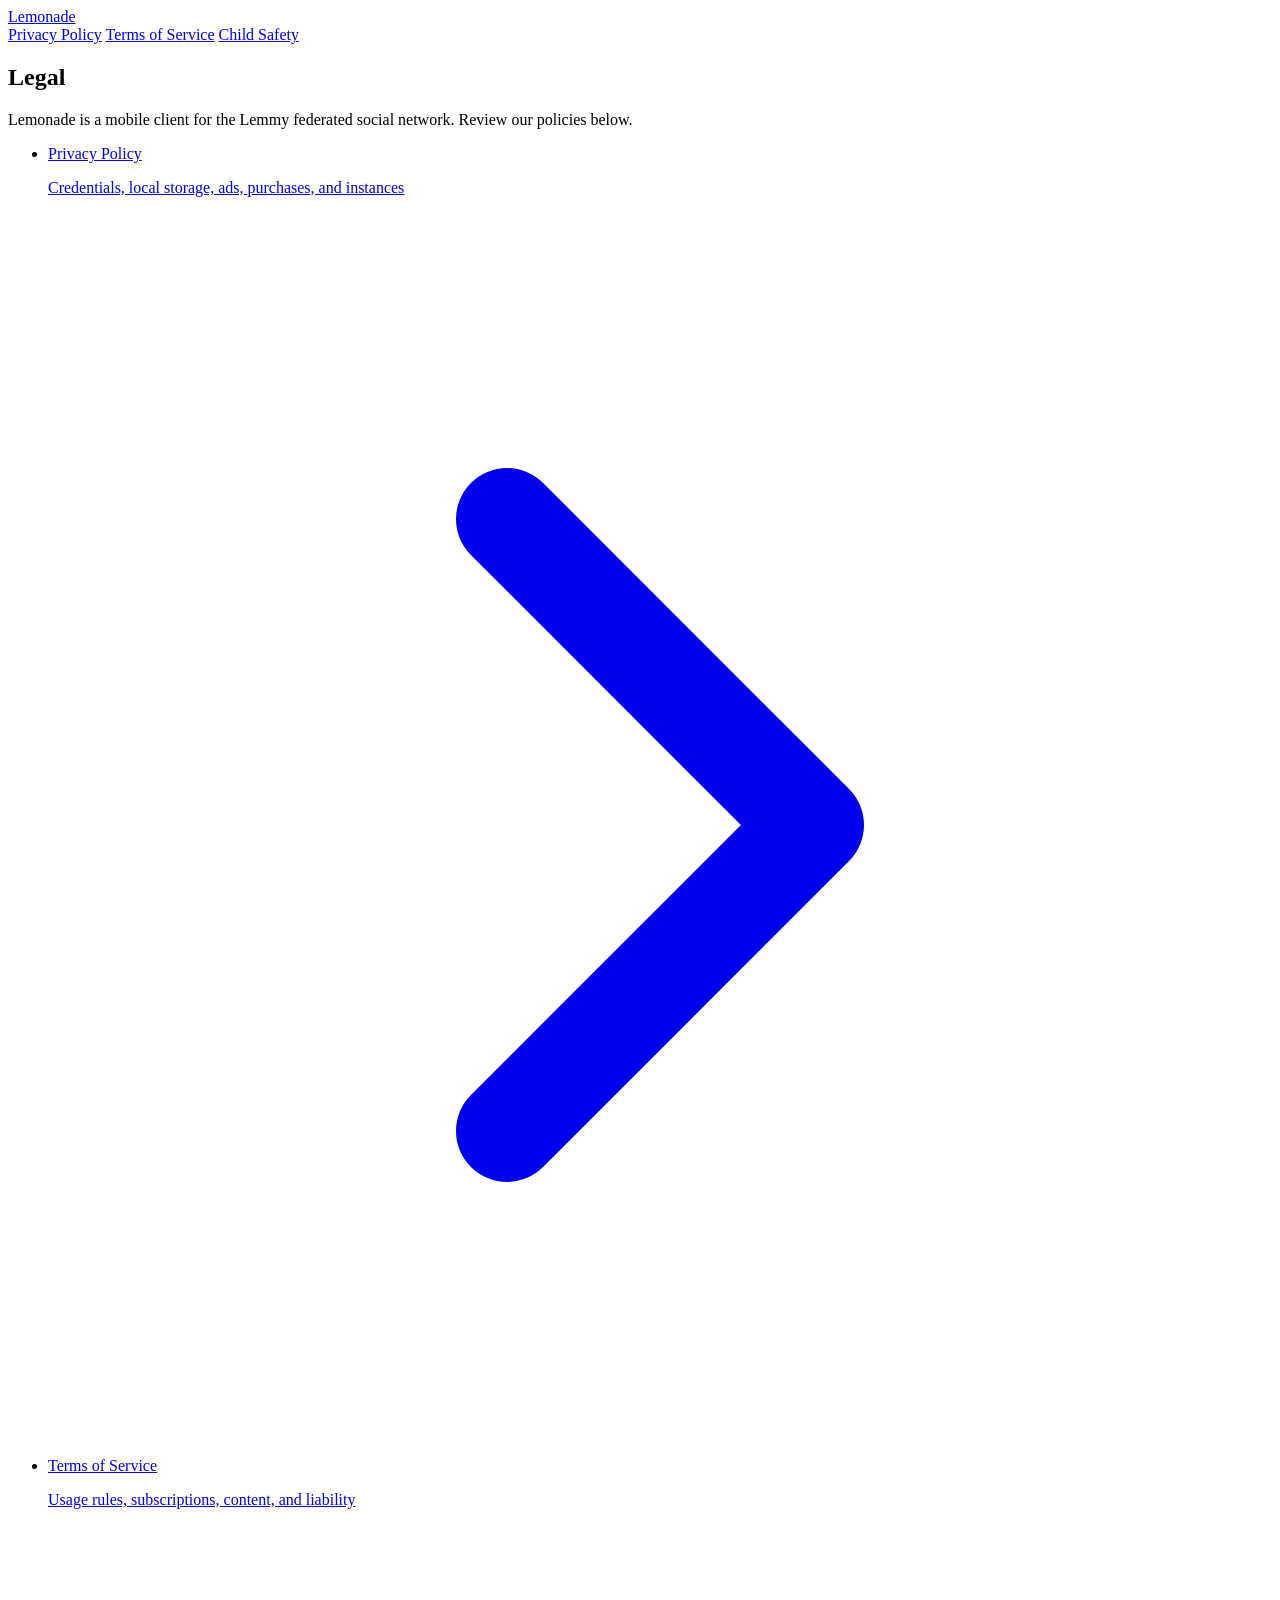
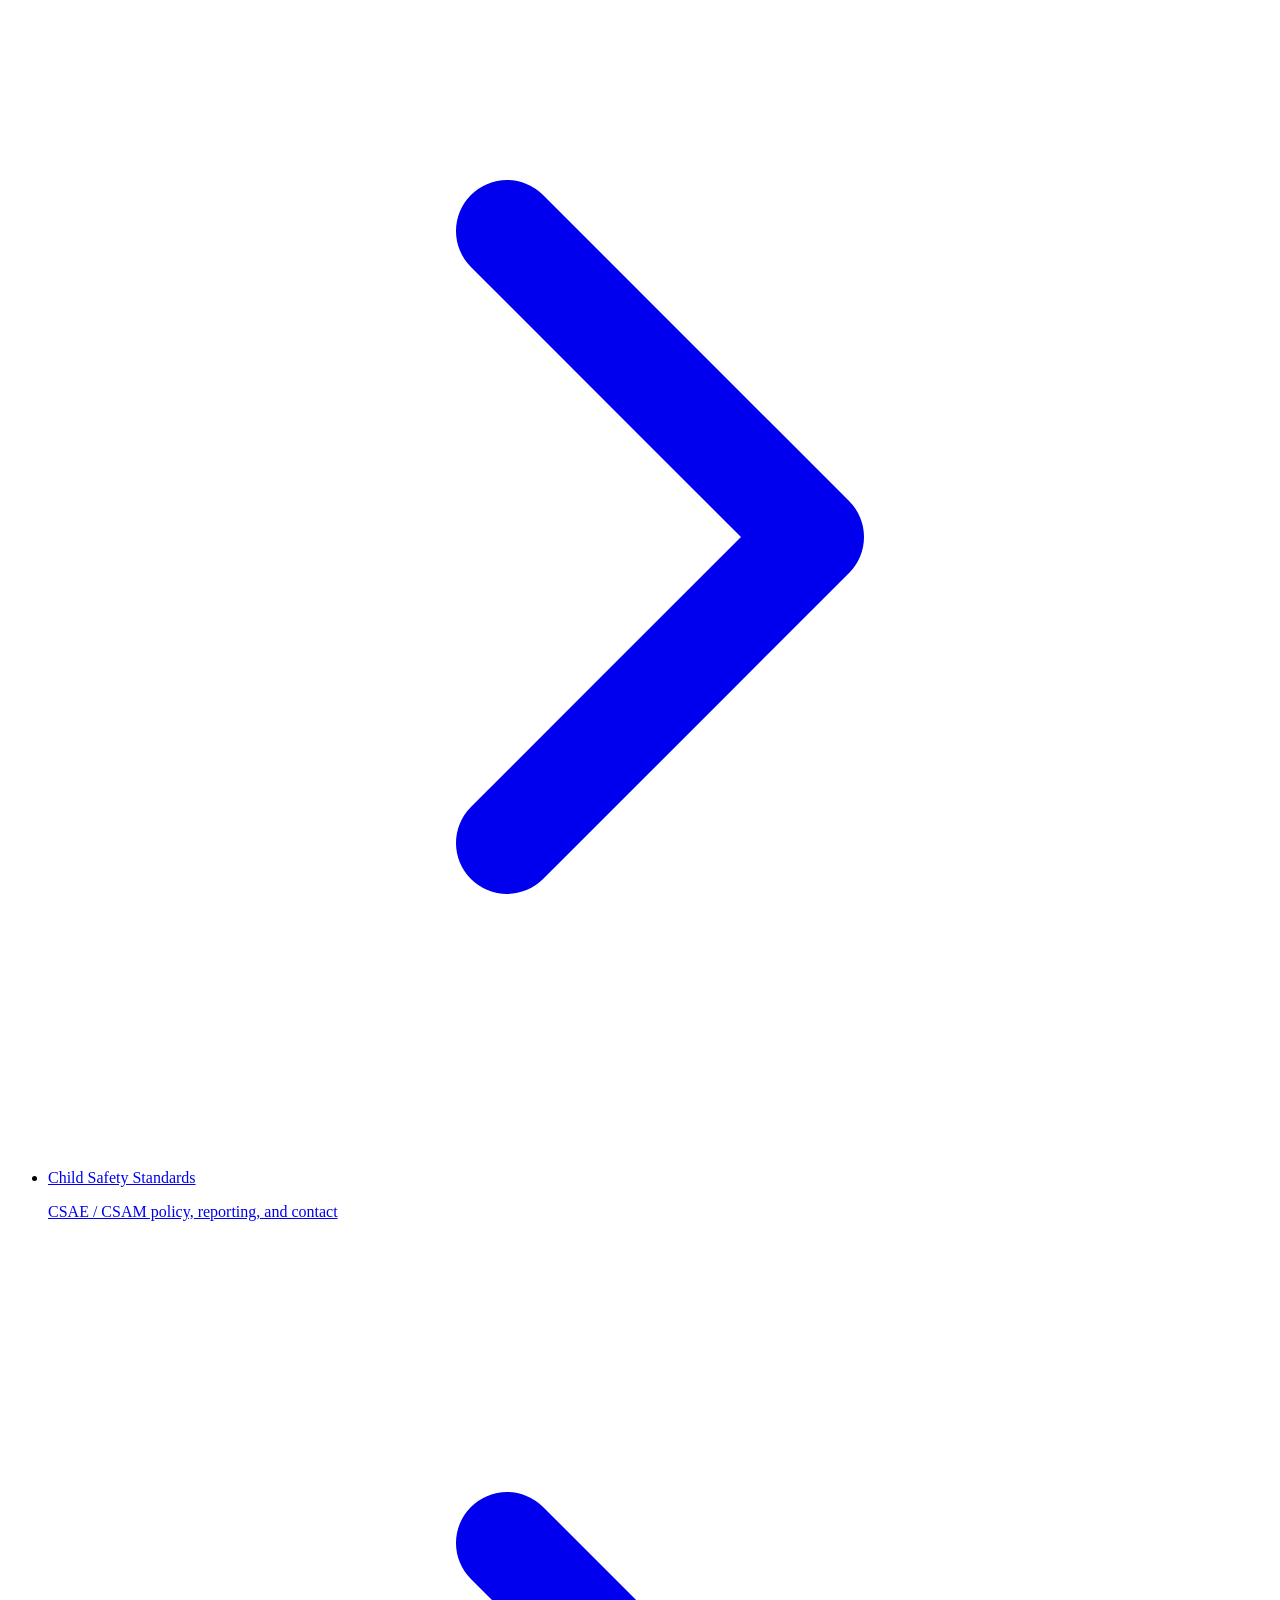
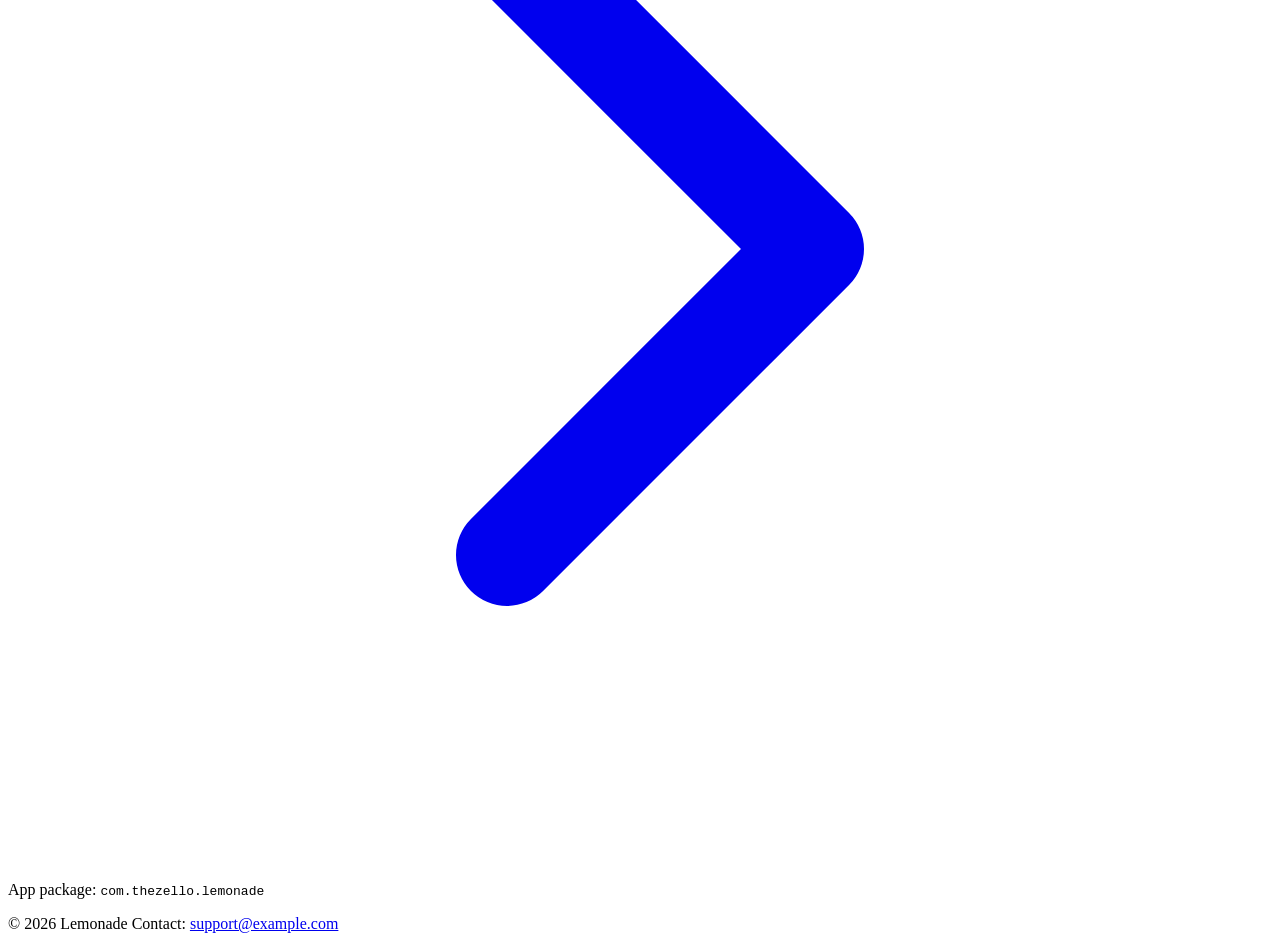
==== hosting/index.html @ 26971b5b "feat: initial release of Lemonade" ====
<!DOCTYPE html>
<html lang="en">
  <head>
    <meta charset="utf-8" />
    <meta name="viewport" content="width=device-width, initial-scale=1" />
    <title>Lemonade — Legal</title>
    <meta
      name="description"
      content="Privacy Policy and Terms of Service for Lemonade, a Lemmy client app."
    />
    <link rel="preconnect" href="https://fonts.googleapis.com" />
    <link rel="preconnect" href="https://fonts.gstatic.com" crossorigin />
    <link
      href="https://fonts.googleapis.com/css2?family=Noto+Sans:wght@400;500;600;700&display=swap"
      rel="stylesheet"
    />
    <link rel="stylesheet" href="/styles.css" />
  </head>
  <body class="page-home">
    <header class="site-header">
      <div class="site-header-inner">
        <a class="brand" href="/">Lemonade</a>
        <nav class="nav" aria-label="Legal">
          <a href="/privacy">Privacy Policy</a>
          <a href="/terms">Terms of Service</a>
          <a href="/child-safety">Child Safety</a>
        </nav>
      </div>
    </header>

    <main>
      <div class="wrap stack">
        <section class="card">
          <div class="card-header">
            <h1>Legal</h1>
            <p class="lead">
              Lemonade is a mobile client for the Lemmy federated social
              network. Review our policies below.
            </p>
          </div>
          <ul class="list">
            <li>
              <a class="list-row" href="/privacy">
                <div class="list-row-text">
                  <p class="list-row-title">Privacy Policy</p>
                  <p class="list-row-subtitle">
                    Credentials, local storage, ads, purchases, and instances
                  </p>
                </div>
                <svg
                  class="list-row-chevron"
                  viewBox="0 0 24 24"
                  fill="none"
                  aria-hidden="true"
                >
                  <path
                    d="M9 6l6 6-6 6"
                    stroke="currentColor"
                    stroke-width="2"
                    stroke-linecap="round"
                    stroke-linejoin="round"
                  />
                </svg>
              </a>
            </li>
            <li>
              <a class="list-row" href="/terms">
                <div class="list-row-text">
                  <p class="list-row-title">Terms of Service</p>
                  <p class="list-row-subtitle">
                    Usage rules, subscriptions, content, and liability
                  </p>
                </div>
                <svg
                  class="list-row-chevron"
                  viewBox="0 0 24 24"
                  fill="none"
                  aria-hidden="true"
                >
                  <path
                    d="M9 6l6 6-6 6"
                    stroke="currentColor"
                    stroke-width="2"
                    stroke-linecap="round"
                    stroke-linejoin="round"
                  />
                </svg>
              </a>
            </li>
            <li>
              <a class="list-row" href="/child-safety">
                <div class="list-row-text">
                  <p class="list-row-title">Child Safety Standards</p>
                  <p class="list-row-subtitle">
                    CSAE / CSAM policy, reporting, and contact
                  </p>
                </div>
                <svg
                  class="list-row-chevron"
                  viewBox="0 0 24 24"
                  fill="none"
                  aria-hidden="true"
                >
                  <path
                    d="M9 6l6 6-6 6"
                    stroke="currentColor"
                    stroke-width="2"
                    stroke-linecap="round"
                    stroke-linejoin="round"
                  />
                </svg>
              </a>
            </li>
          </ul>
        </section>

        <p class="home-meta">
          App package: <code>com.thezello.lemonade</code>
        </p>
      </div>
    </main>

    <footer class="site-footer">
      <div class="site-footer-inner">
        <span>© <span id="y"></span> Lemonade</span>
        <span>
          Contact:
          <a href="mailto:support@example.com">support@example.com</a>
        </span>
      </div>
    </footer>
    <script>
      document.getElementById("y").textContent = new Date().getFullYear();
    </script>
  </body>
</html>
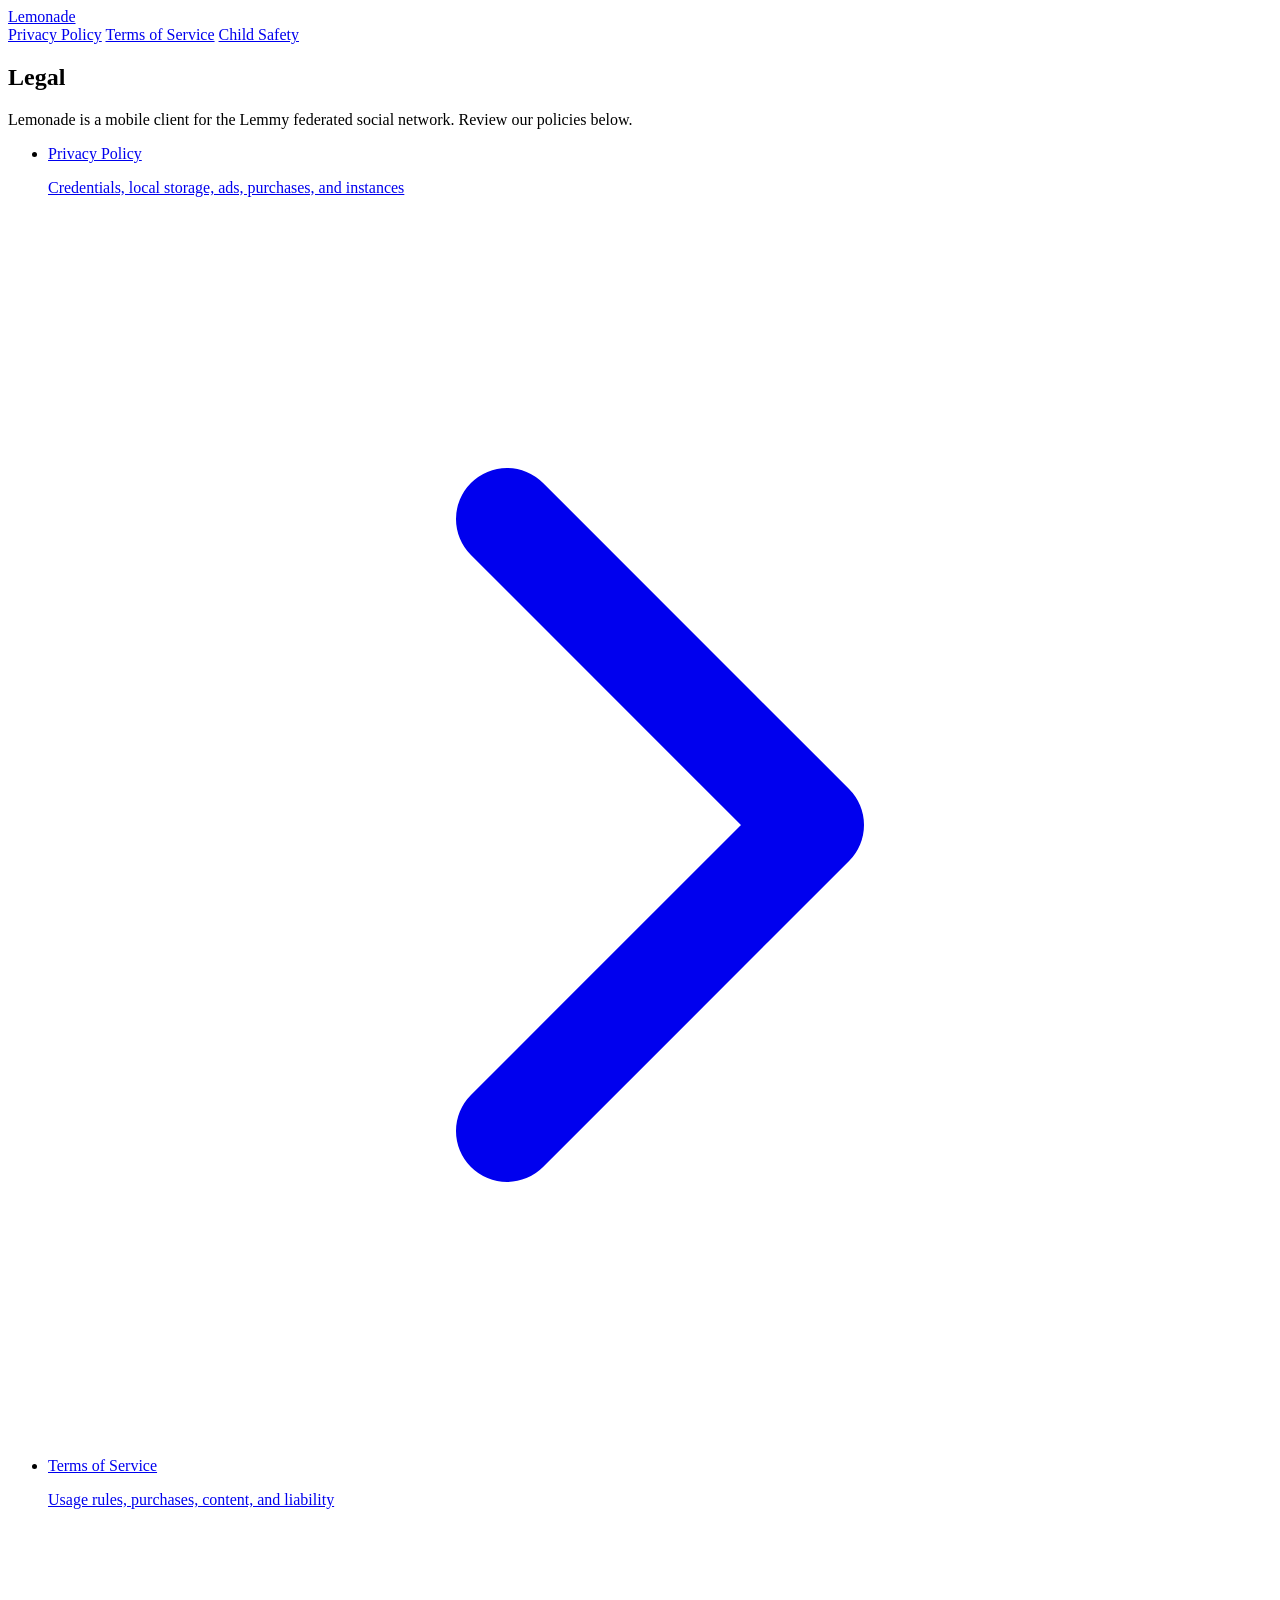
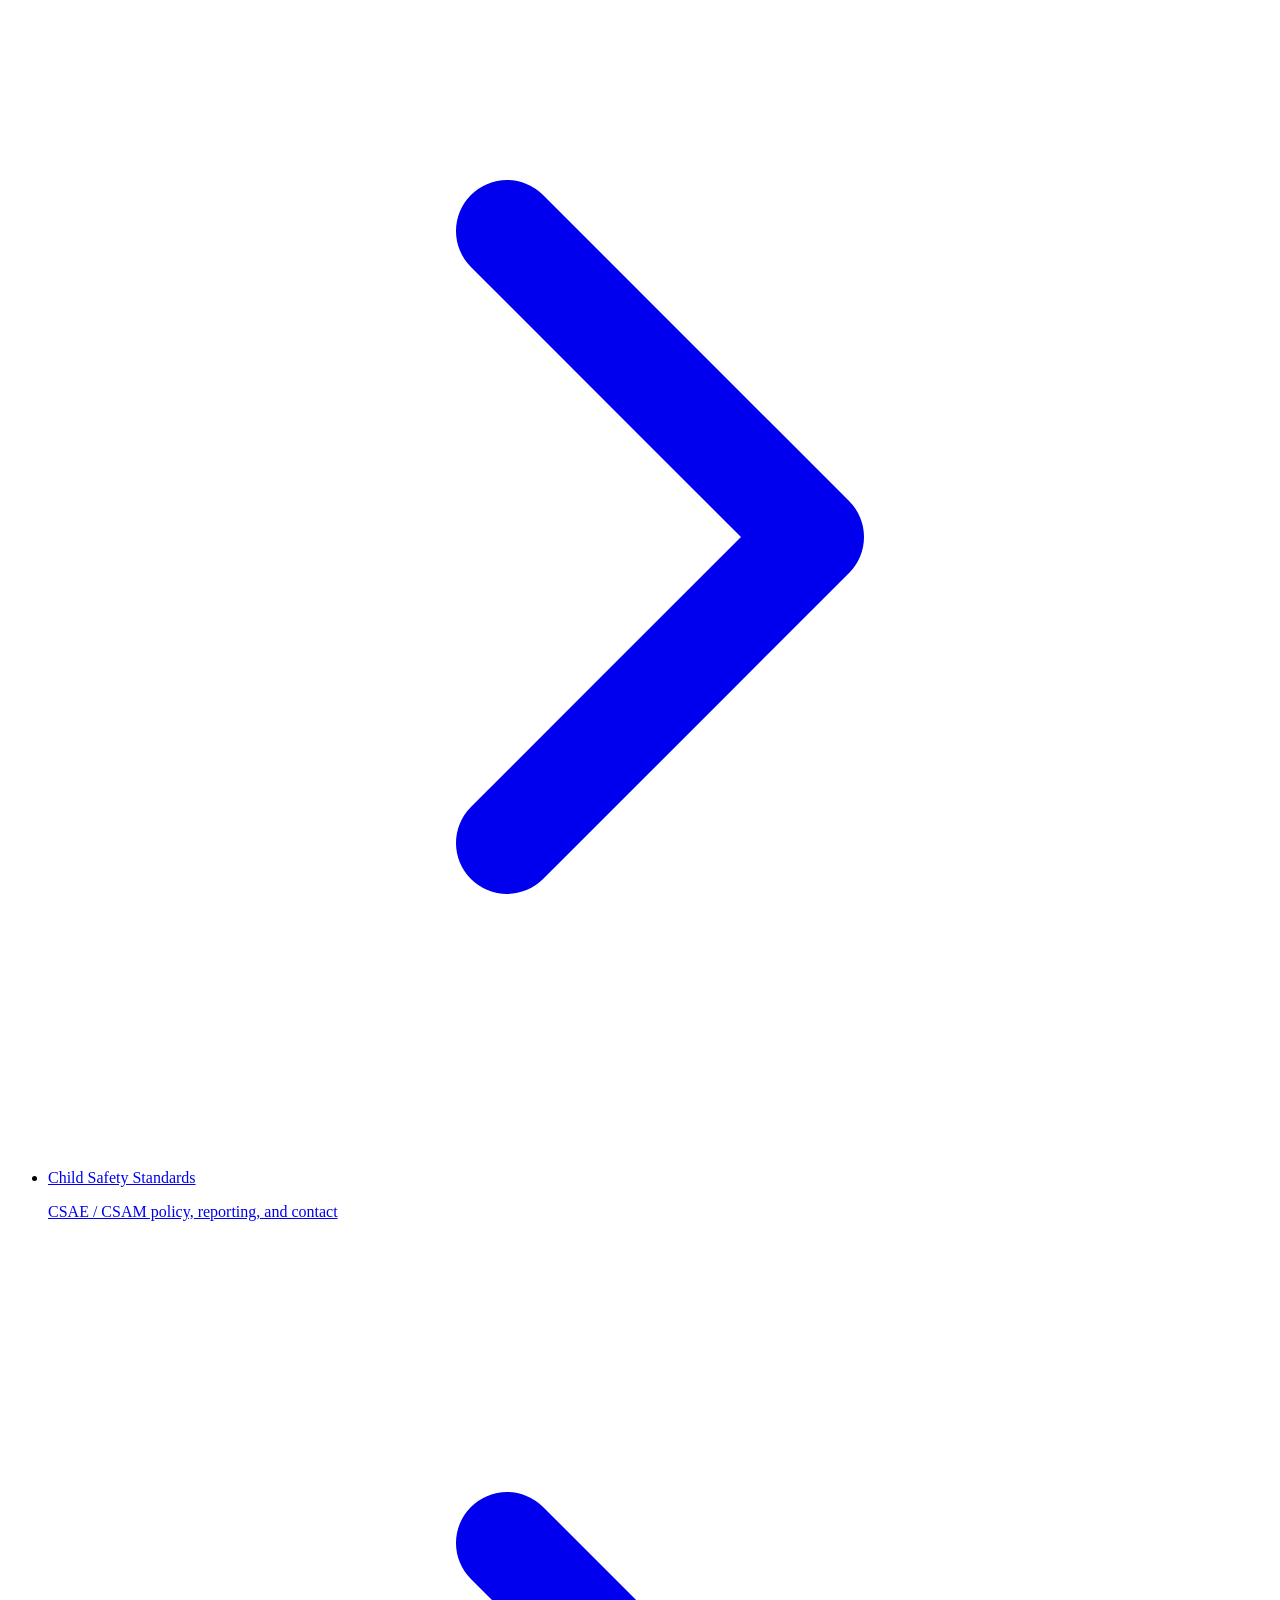
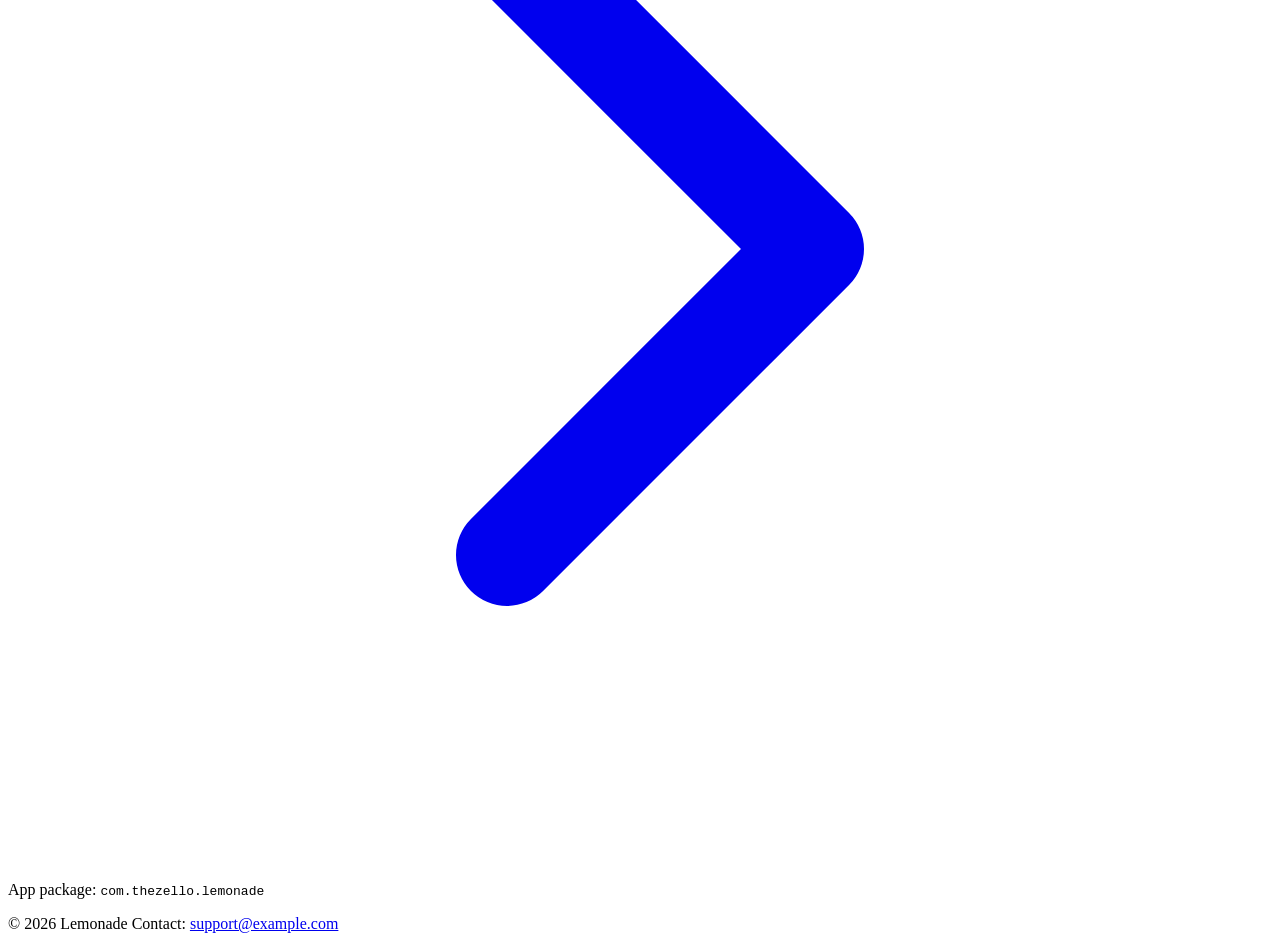
==== commit ce4bcdc1: "Replace RevenueCat subscriptions with lifetime IAP" ====
--- a/hosting/index.html
+++ b/hosting/index.html
@@ -68,7 +68,7 @@
                 <div class="list-row-text">
                   <p class="list-row-title">Terms of Service</p>
                   <p class="list-row-subtitle">
-                    Usage rules, subscriptions, content, and liability
+                    Usage rules, purchases, content, and liability
                   </p>
                 </div>
                 <svg
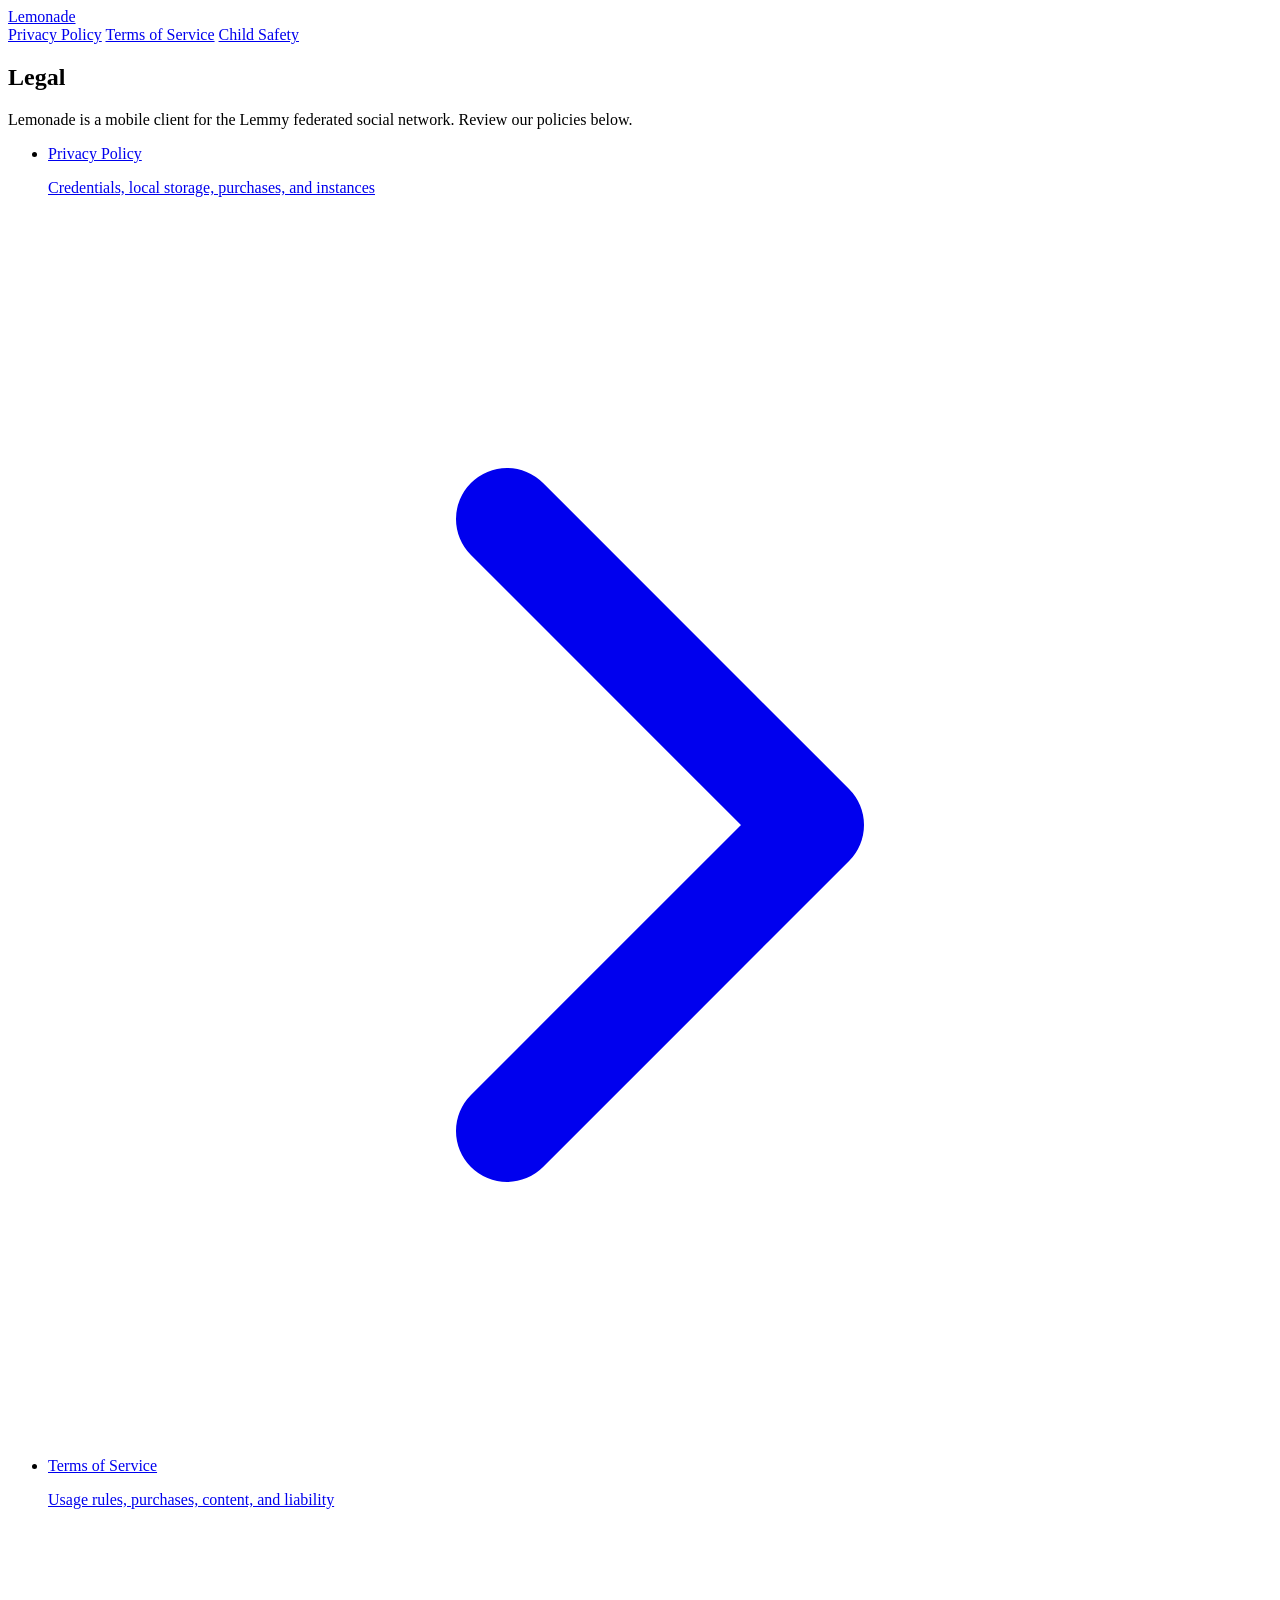
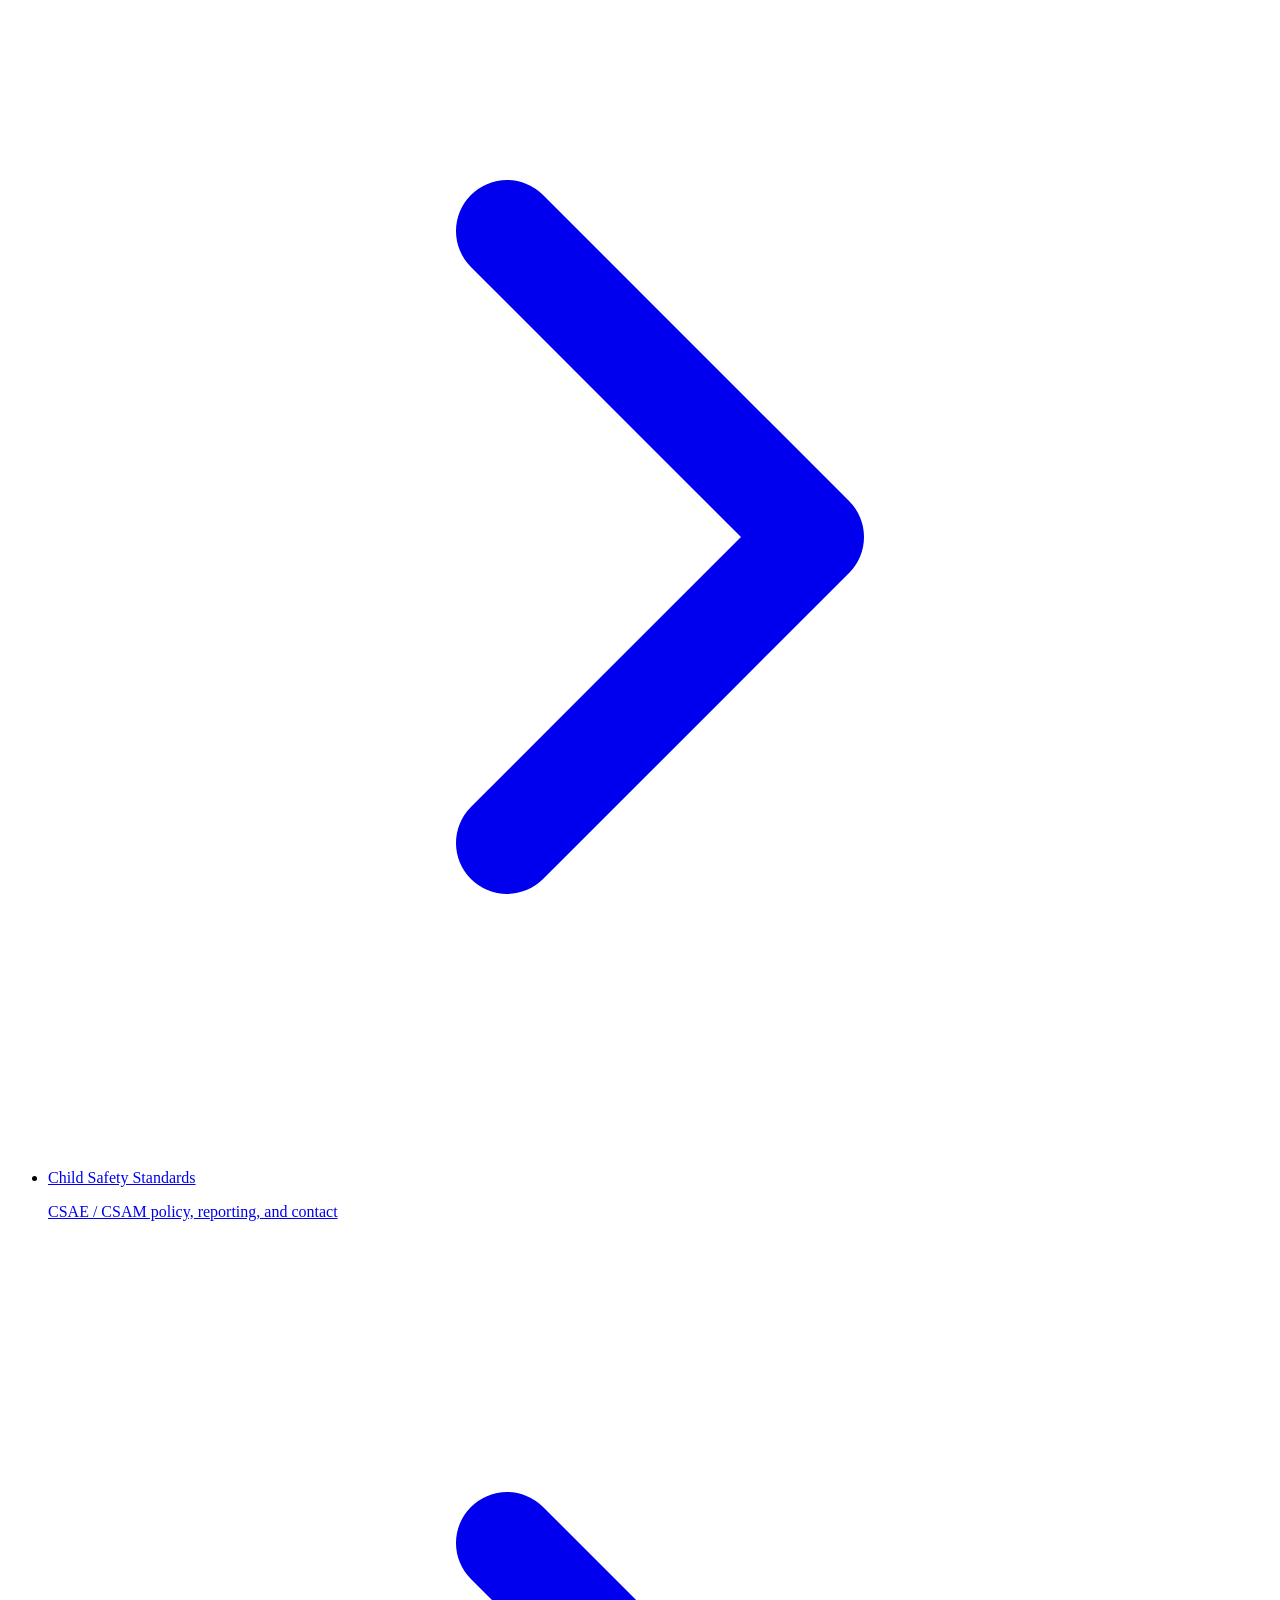
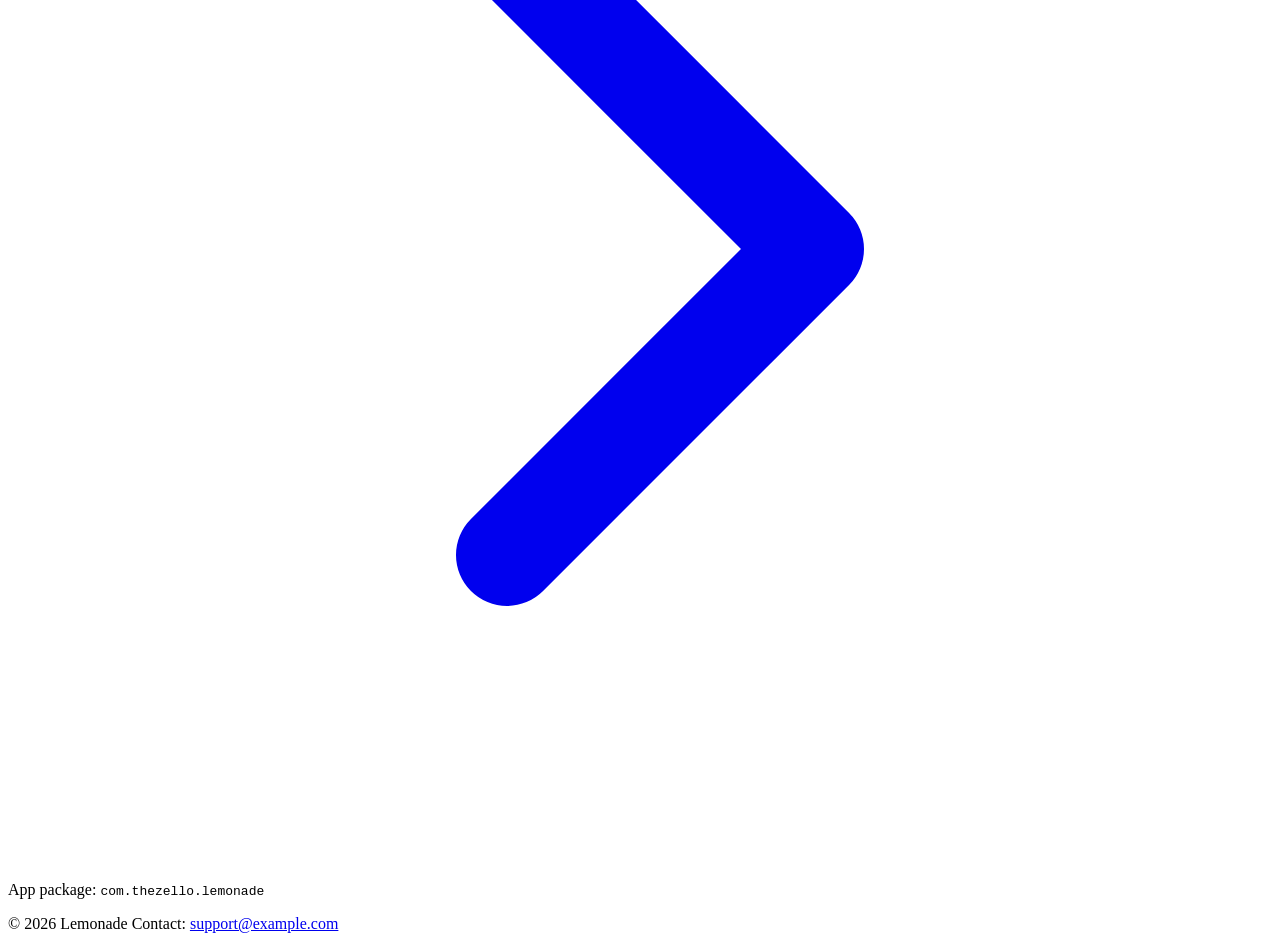
==== commit 1a5b3847: "feat: remove ads and feedback, add lifetime supporter badge" ====
--- a/hosting/index.html
+++ b/hosting/index.html
@@ -44,7 +44,7 @@
                 <div class="list-row-text">
                   <p class="list-row-title">Privacy Policy</p>
                   <p class="list-row-subtitle">
-                    Credentials, local storage, ads, purchases, and instances
+                    Credentials, local storage, purchases, and instances
                   </p>
                 </div>
                 <svg
